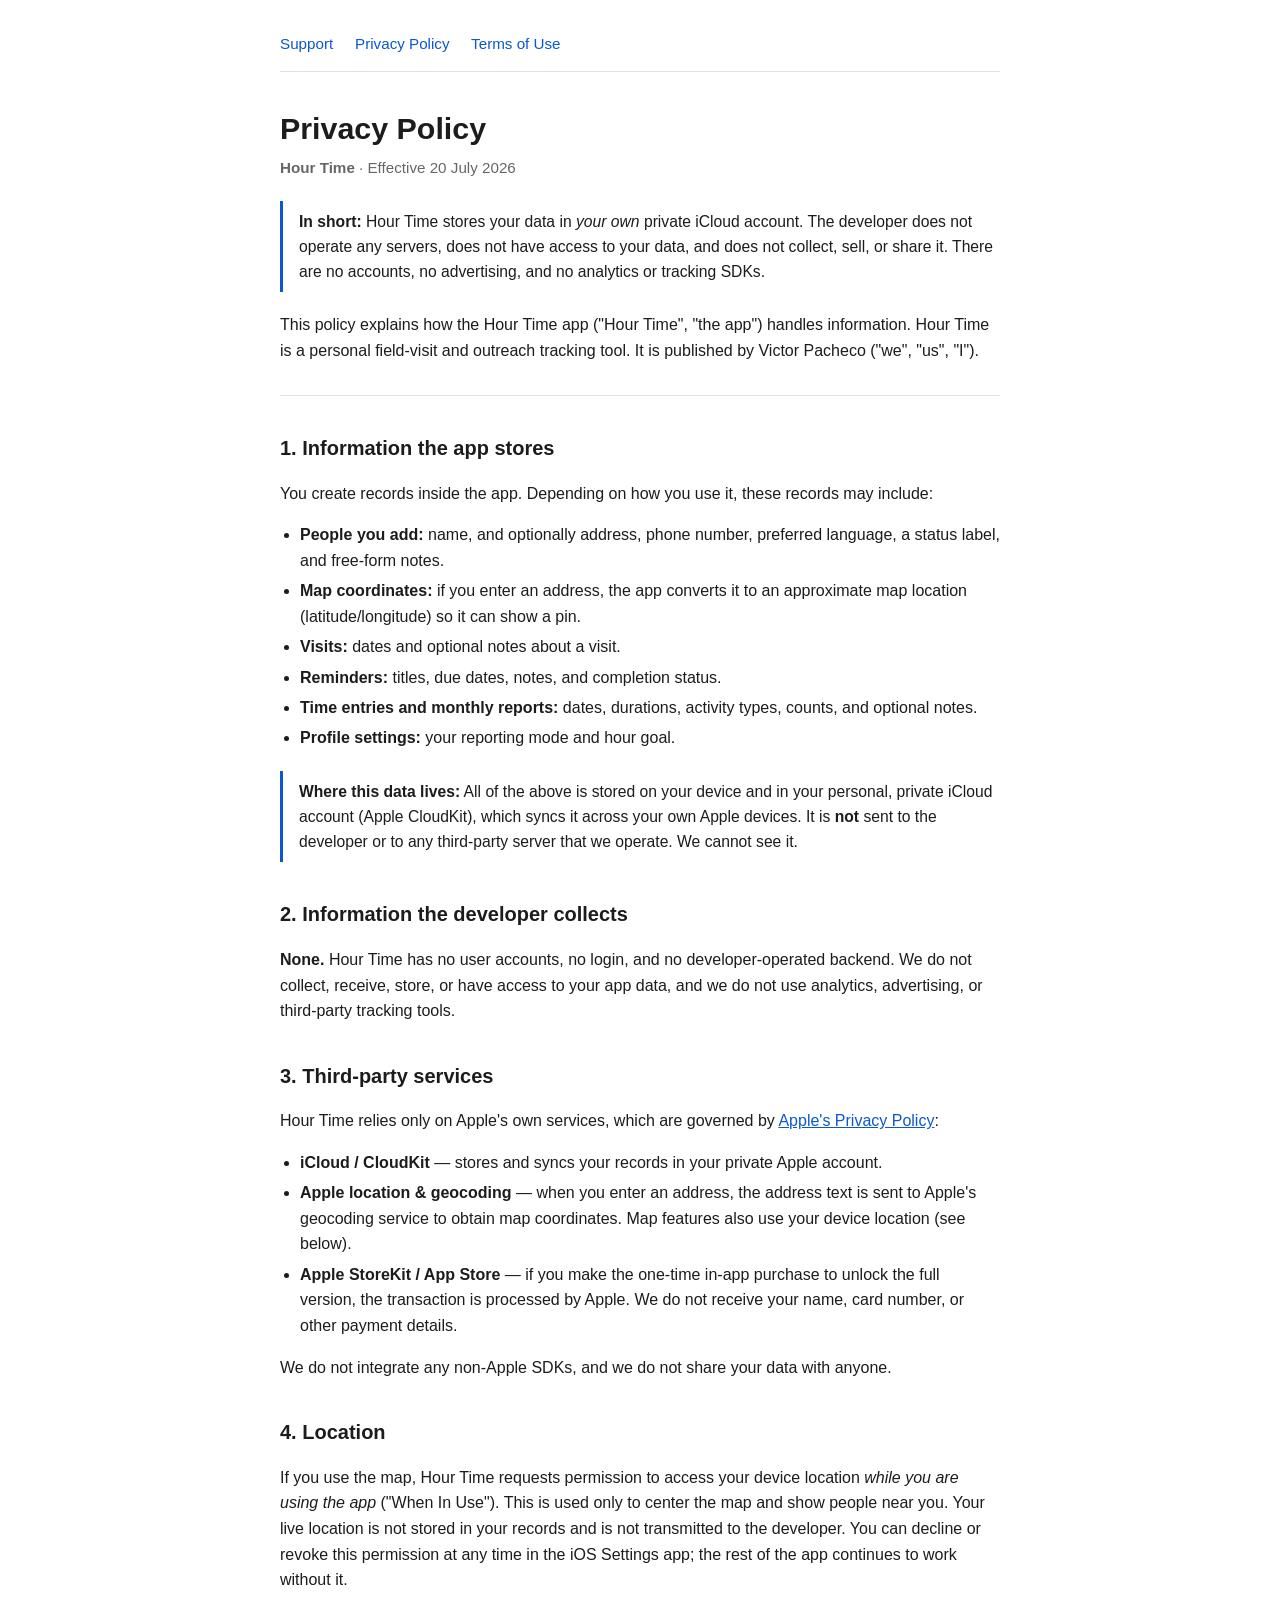
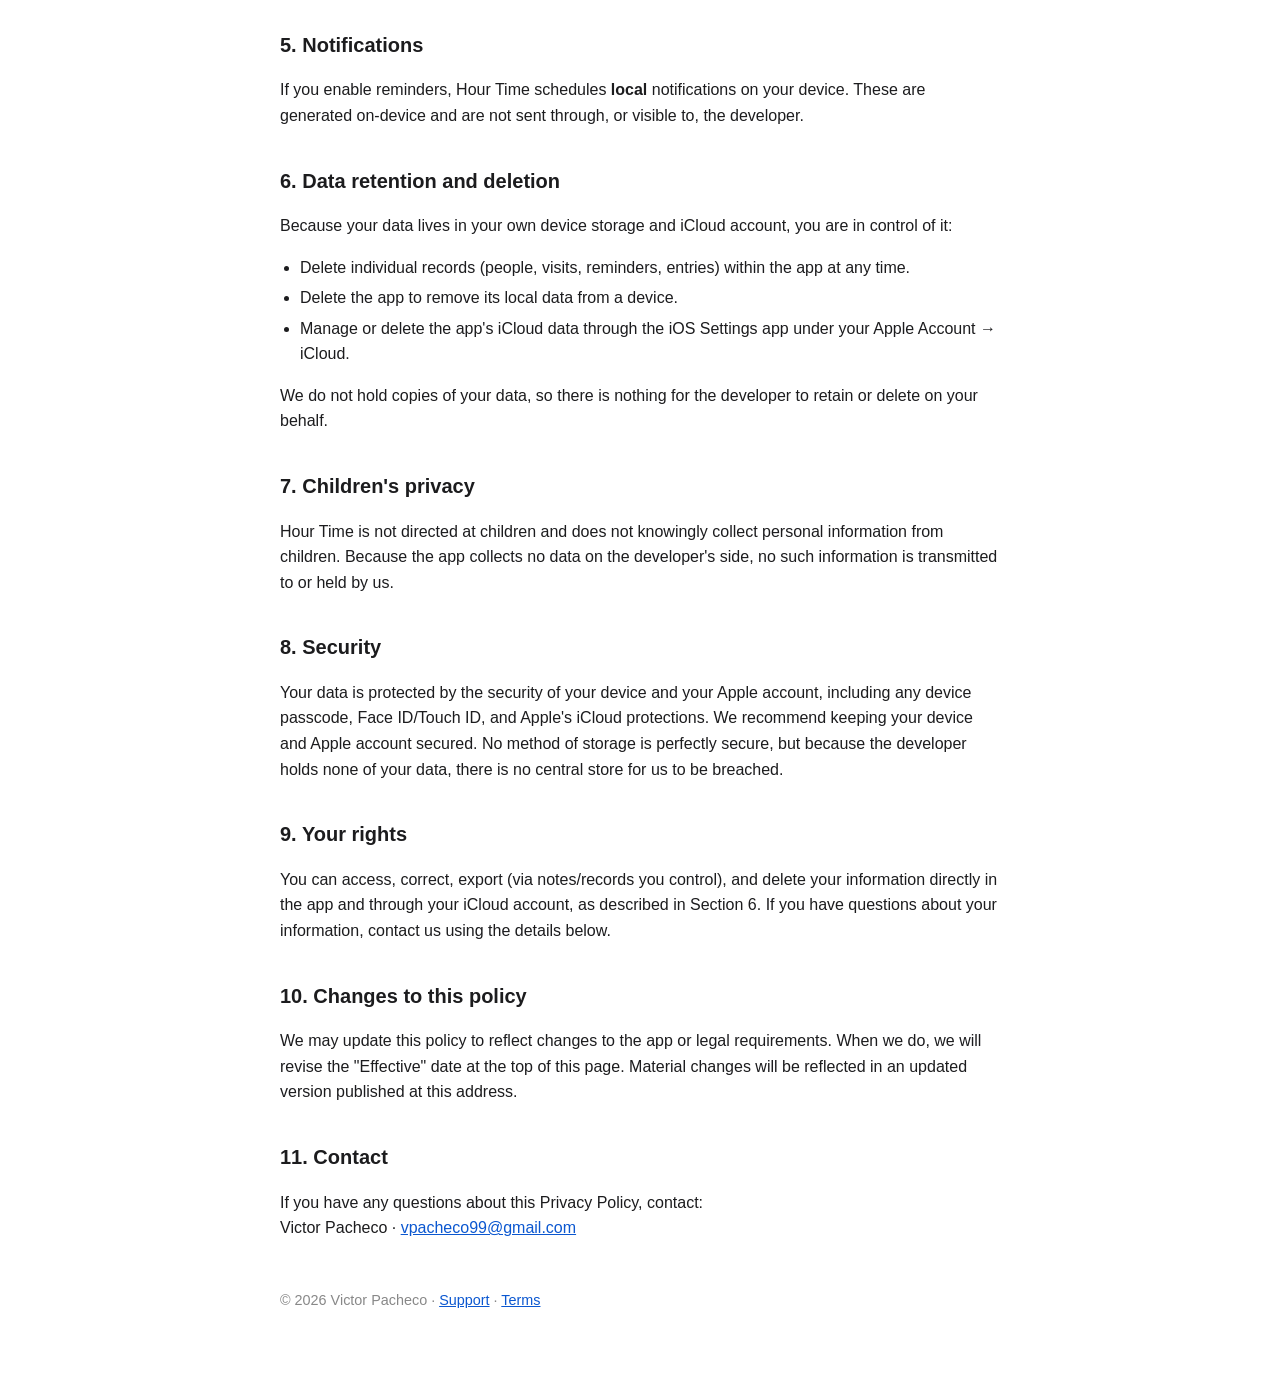
==== privacy.html @ 78f08866 "Add support, privacy, and terms pages for Hour Time Public pages served via GitHub Pages so the App " ====
<!DOCTYPE html>
<html lang="en">
<head>
<meta charset="utf-8">
<meta name="viewport" content="width=device-width, initial-scale=1">
<title>Hour Time — Privacy Policy</title>
<link rel="stylesheet" href="style.css">
</head>
<body>

<nav>
  <a href="./">Support</a>
  <a href="privacy.html">Privacy Policy</a>
  <a href="terms.html">Terms of Use</a>
</nav>

<h1>Privacy Policy</h1>
<p class="meta"><strong>Hour Time</strong> &middot; Effective 20 July 2026</p>

<div class="callout">
  <strong>In short:</strong> Hour Time stores your data in <em>your own</em> private
  iCloud account. The developer does not operate any servers, does not have access to
  your data, and does not collect, sell, or share it. There are no accounts, no
  advertising, and no analytics or tracking SDKs.
</div>

<p>
  This policy explains how the Hour Time app ("Hour Time", "the app") handles
  information. Hour Time is a personal field-visit and outreach tracking tool. It is
  published by Victor Pacheco ("we", "us", "I").
</p>

<hr>

<h2>1. Information the app stores</h2>
<p>
  You create records inside the app. Depending on how you use it, these records may
  include:
</p>
<ul>
  <li><strong>People you add:</strong> name, and optionally address, phone number, preferred language, a status label, and free-form notes.</li>
  <li><strong>Map coordinates:</strong> if you enter an address, the app converts it to an approximate map location (latitude/longitude) so it can show a pin.</li>
  <li><strong>Visits:</strong> dates and optional notes about a visit.</li>
  <li><strong>Reminders:</strong> titles, due dates, notes, and completion status.</li>
  <li><strong>Time entries and monthly reports:</strong> dates, durations, activity types, counts, and optional notes.</li>
  <li><strong>Profile settings:</strong> your reporting mode and hour goal.</li>
</ul>

<div class="callout">
  <strong>Where this data lives:</strong> All of the above is stored on your device and
  in your personal, private iCloud account (Apple CloudKit), which syncs it across your
  own Apple devices. It is <strong>not</strong> sent to the developer or to any
  third-party server that we operate. We cannot see it.
</div>

<h2>2. Information the developer collects</h2>
<p>
  <strong>None.</strong> Hour Time has no user accounts, no login, and no
  developer-operated backend. We do not collect, receive, store, or have access to your
  app data, and we do not use analytics, advertising, or third-party tracking tools.
</p>

<h2>3. Third-party services</h2>
<p>
  Hour Time relies only on Apple's own services, which are governed by
  <a href="https://www.apple.com/legal/privacy/">Apple's Privacy Policy</a>:
</p>
<ul>
  <li><strong>iCloud / CloudKit</strong> — stores and syncs your records in your private Apple account.</li>
  <li><strong>Apple location &amp; geocoding</strong> — when you enter an address, the address text is sent to Apple's geocoding service to obtain map coordinates. Map features also use your device location (see below).</li>
  <li><strong>Apple StoreKit / App Store</strong> — if you make the one-time in-app purchase to unlock the full version, the transaction is processed by Apple. We do not receive your name, card number, or other payment details.</li>
</ul>
<p>We do not integrate any non-Apple SDKs, and we do not share your data with anyone.</p>

<h2>4. Location</h2>
<p>
  If you use the map, Hour Time requests permission to access your device location
  <em>while you are using the app</em> ("When In Use"). This is used only to center the
  map and show people near you. Your live location is not stored in your records and is
  not transmitted to the developer. You can decline or revoke this permission at any
  time in the iOS Settings app; the rest of the app continues to work without it.
</p>

<h2>5. Notifications</h2>
<p>
  If you enable reminders, Hour Time schedules <strong>local</strong> notifications on
  your device. These are generated on-device and are not sent through, or visible to,
  the developer.
</p>

<h2>6. Data retention and deletion</h2>
<p>
  Because your data lives in your own device storage and iCloud account, you are in
  control of it:
</p>
<ul>
  <li>Delete individual records (people, visits, reminders, entries) within the app at any time.</li>
  <li>Delete the app to remove its local data from a device.</li>
  <li>Manage or delete the app's iCloud data through the iOS Settings app under your Apple Account &rarr; iCloud.</li>
</ul>
<p>
  We do not hold copies of your data, so there is nothing for the developer to retain or
  delete on your behalf.
</p>

<h2>7. Children's privacy</h2>
<p>
  Hour Time is not directed at children and does not knowingly collect personal
  information from children. Because the app collects no data on the developer's side,
  no such information is transmitted to or held by us.
</p>

<h2>8. Security</h2>
<p>
  Your data is protected by the security of your device and your Apple account,
  including any device passcode, Face ID/Touch ID, and Apple's iCloud protections. We
  recommend keeping your device and Apple account secured. No method of storage is
  perfectly secure, but because the developer holds none of your data, there is no
  central store for us to be breached.
</p>

<h2>9. Your rights</h2>
<p>
  You can access, correct, export (via notes/records you control), and delete your
  information directly in the app and through your iCloud account, as described in
  Section&nbsp;6. If you have questions about your information, contact us using the
  details below.
</p>

<h2>10. Changes to this policy</h2>
<p>
  We may update this policy to reflect changes to the app or legal requirements. When we
  do, we will revise the "Effective" date at the top of this page. Material changes will
  be reflected in an updated version published at this address.
</p>

<h2>11. Contact</h2>
<p>
  If you have any questions about this Privacy Policy, contact:<br>
  Victor Pacheco &middot; <a href="mailto:vpacheco99@gmail.com">vpacheco99@gmail.com</a>
</p>

<footer>
  &copy; 2026 Victor Pacheco &middot;
  <a href="./">Support</a> &middot;
  <a href="terms.html">Terms</a>
</footer>

</body>
</html>
---- style.css ----
:root { color-scheme: light dark; }
* { box-sizing: border-box; }
body {
  font-family: -apple-system, BlinkMacSystemFont, "Segoe UI", Roboto, Helvetica, Arial, sans-serif;
  line-height: 1.6;
  max-width: 760px;
  margin: 0 auto;
  padding: 2rem 1.25rem 4rem;
  color: #1c1c1e;
  background: #ffffff;
}
@media (prefers-color-scheme: dark) {
  body { color: #e6e6ea; background: #1c1c1e; }
  a { color: #6ea8fe; }
  hr { border-color: #38383a; }
  .meta { color: #9a9aa0; }
  code { background: #2c2c2e; }
  .callout { border-color: #6ea8fe; }
  nav { border-color: #38383a; }
}
h1 { font-size: 1.9rem; margin-bottom: 0.25rem; }
h2 { font-size: 1.25rem; margin-top: 2.25rem; }
h3 { font-size: 1.05rem; margin-top: 1.5rem; }
.meta { color: #666; font-size: 0.95rem; margin-top: 0; }
a { color: #0b57d0; }
hr { border: none; border-top: 1px solid #e2e2e6; margin: 2rem 0; }
ul { padding-left: 1.25rem; }
li { margin: 0.3rem 0; }
code { background: #f2f2f7; padding: 0.1rem 0.35rem; border-radius: 4px; font-size: 0.9em; }
.callout {
  border-left: 3px solid #0b57d0;
  padding: 0.5rem 0 0.5rem 1rem;
  margin: 1.25rem 0;
  font-size: 0.98rem;
}
nav {
  border-bottom: 1px solid #e2e2e6;
  padding-bottom: 0.9rem;
  margin-bottom: 2rem;
  font-size: 0.95rem;
}
nav a { margin-right: 1.1rem; text-decoration: none; }
nav a:hover { text-decoration: underline; }
footer { margin-top: 3rem; font-size: 0.9rem; color: #888; }
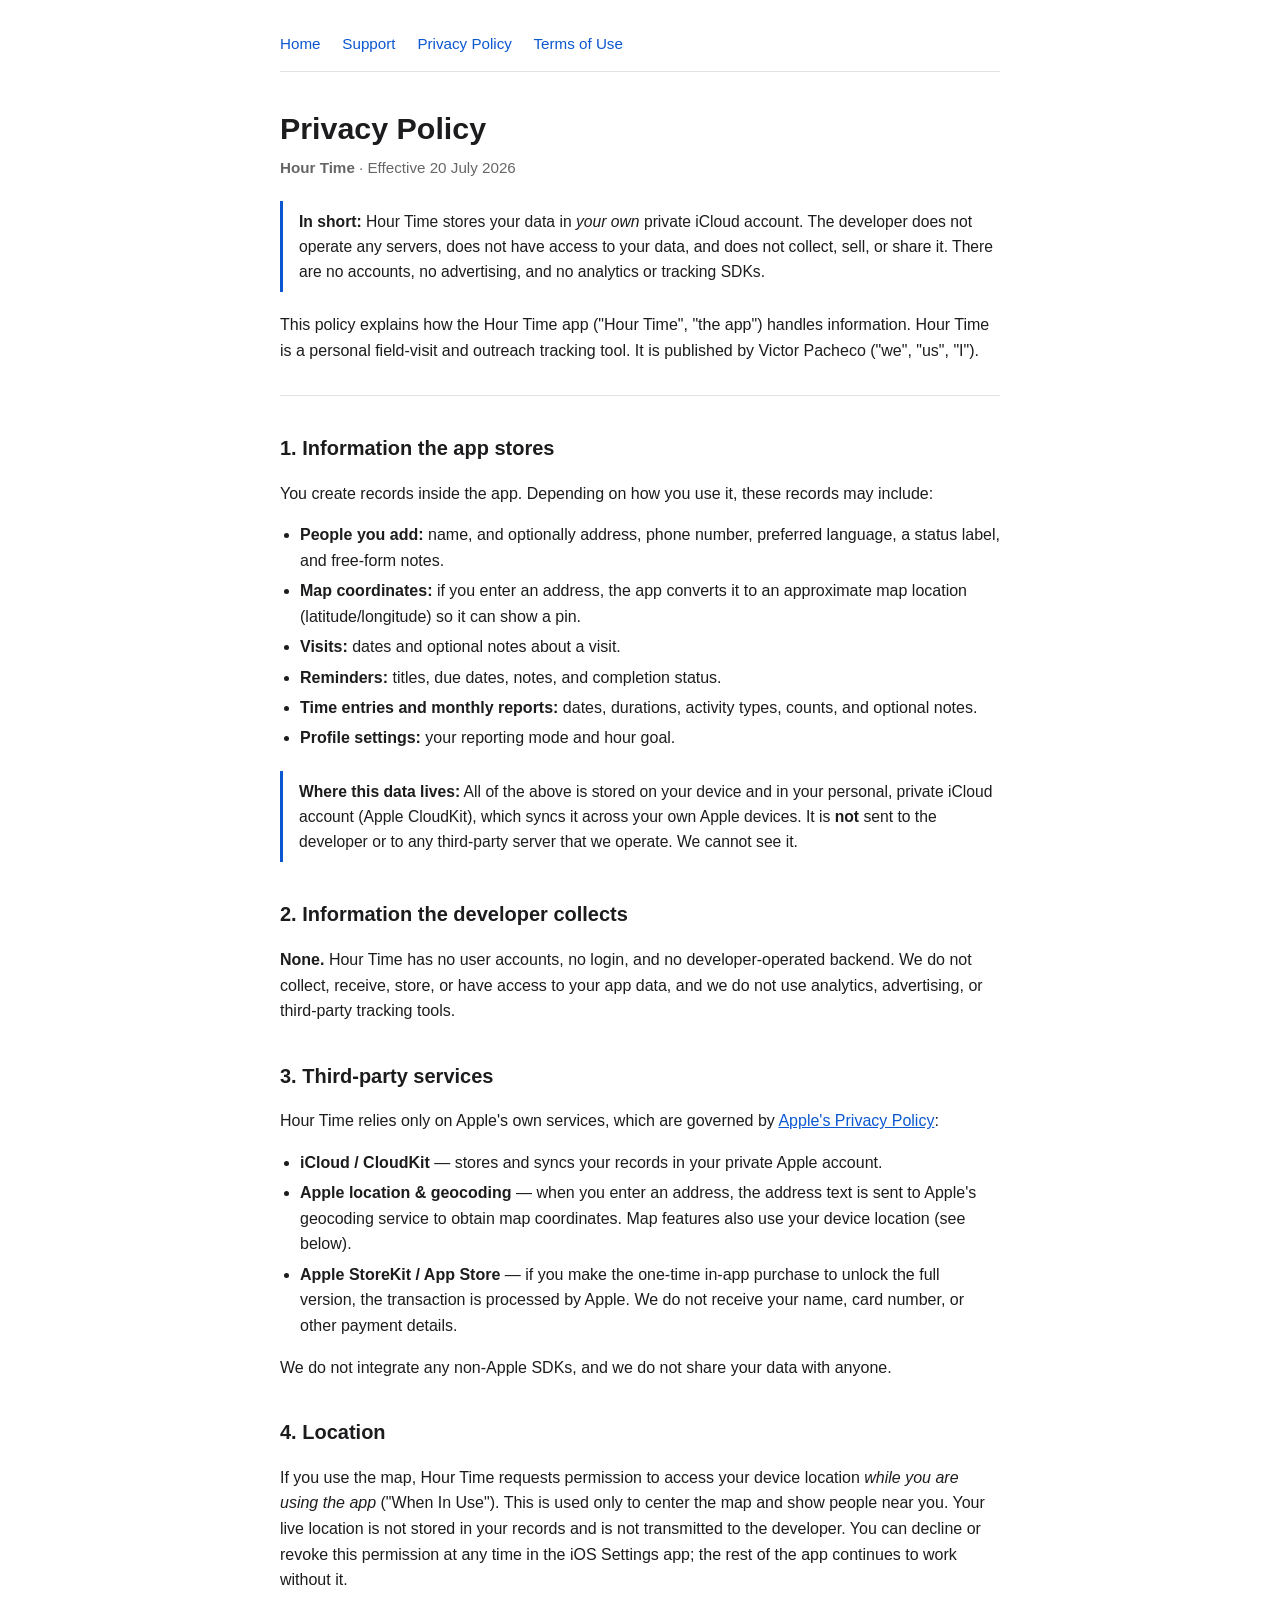
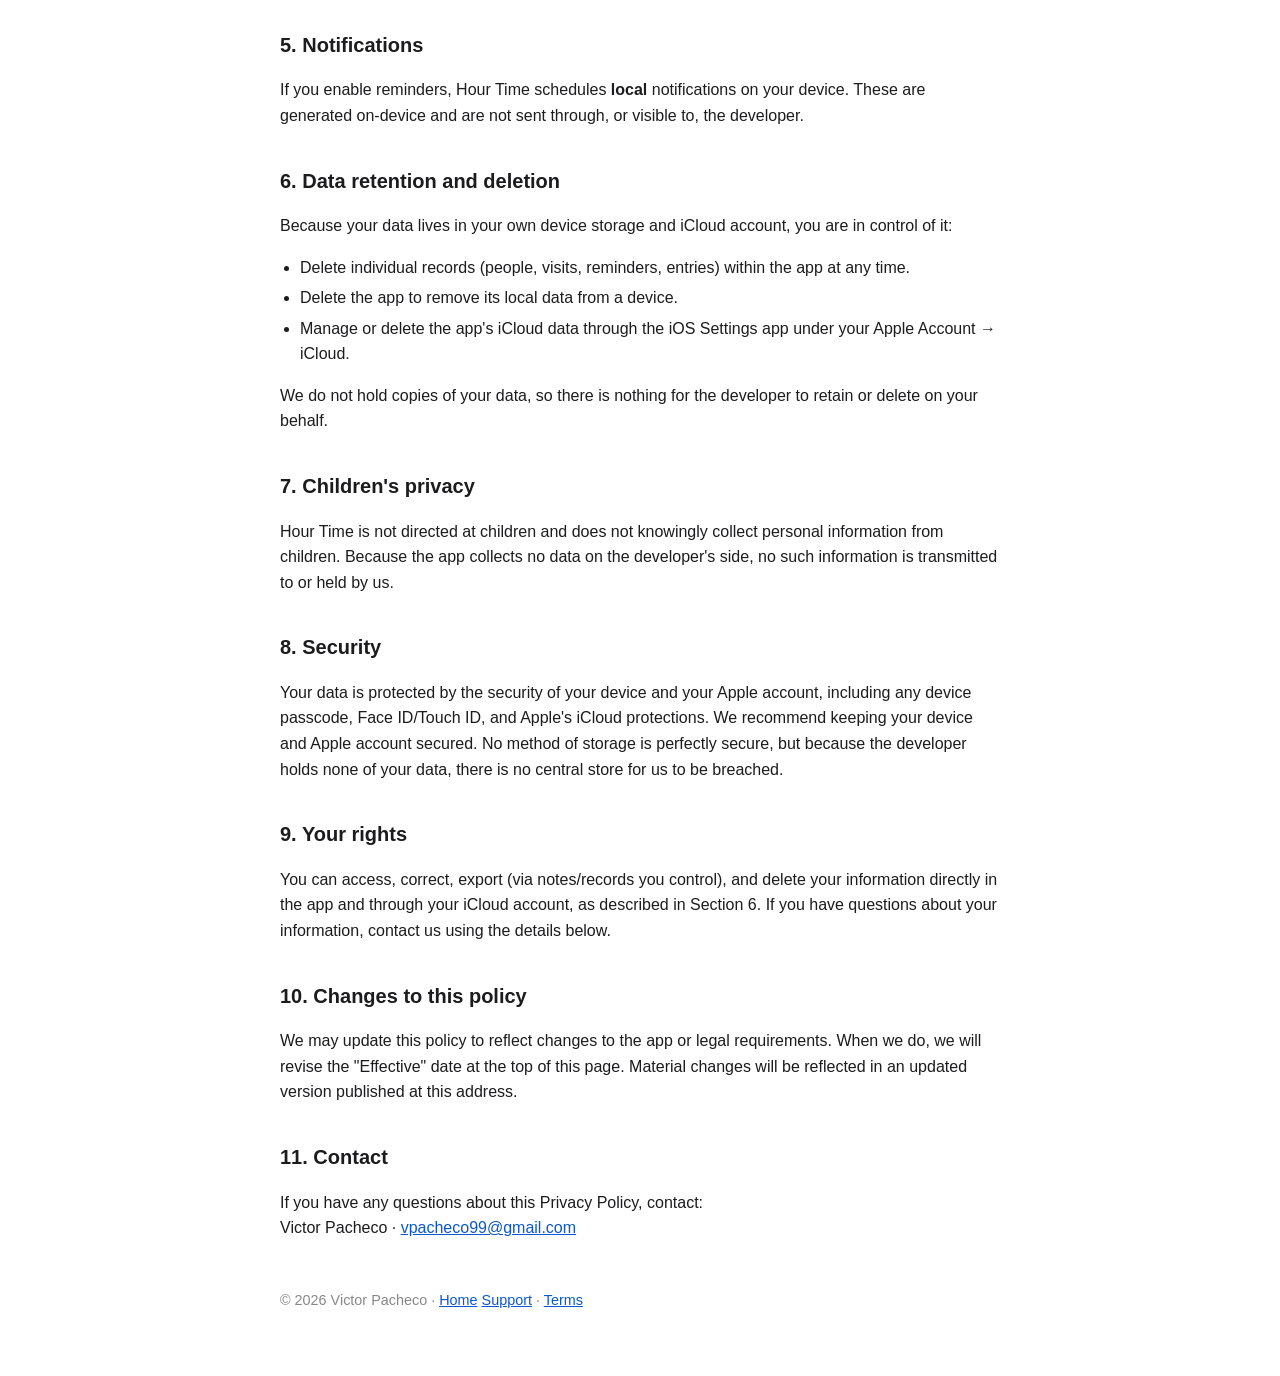
==== commit 49fde83f: "Add a home page with screenshots, App Store badge, and QR code The old index (support/FAQ) moves to " ====
--- a/privacy.html
+++ b/privacy.html
@@ -5,11 +5,14 @@
 <meta name="viewport" content="width=device-width, initial-scale=1">
 <title>Hour Time — Privacy Policy</title>
 <link rel="stylesheet" href="style.css">
+<link rel="icon" type="image/png" href="images/favicon.png">
+<link rel="apple-touch-icon" href="apple-touch-icon.png">
 </head>
 <body>
 
 <nav>
-  <a href="./">Support</a>
+  <a href="./">Home</a>
+  <a href="support.html">Support</a>
   <a href="privacy.html">Privacy Policy</a>
   <a href="terms.html">Terms of Use</a>
 </nav>
@@ -142,7 +145,8 @@
 
 <footer>
   &copy; 2026 Victor Pacheco &middot;
-  <a href="./">Support</a> &middot;
+  <a href="./">Home</a>
+  <a href="support.html">Support</a> &middot;
   <a href="terms.html">Terms</a>
 </footer>
 
--- a/style.css
+++ b/style.css
@@ -42,3 +42,49 @@
 nav a { margin-right: 1.1rem; text-decoration: none; }
 nav a:hover { text-decoration: underline; }
 footer { margin-top: 3rem; font-size: 0.9rem; color: #888; }
+
+/* Home page */
+body.home { max-width: 1000px; }
+.home a { color: #3d5bd9; }
+.hero { display: flex; gap: 2rem; align-items: center; justify-content: space-between; }
+.hero-text { max-width: 600px; }
+.app-icon { border-radius: 22%; display: block; margin-bottom: 1rem; }
+.hero h1 { font-size: 2.6rem; margin: 0; }
+.tagline { font-size: 1.3rem; font-weight: 600; margin: 0.25rem 0 0.75rem; }
+.badge { display: inline-block; margin: 0.75rem 0; padding: 0; }
+.badge img { display: block; height: 50px; width: auto; }
+.price { font-size: 0.95rem; color: #666; margin-top: 0; }
+.qr { text-align: center; flex-shrink: 0; }
+.qr img { background: #fff; border-radius: 12px; display: block; margin: 0 auto; }
+.qr p { font-size: 0.85rem; color: #666; margin: 0.5rem 0 0; }
+.gallery {
+  display: grid; grid-template-columns: repeat(3, minmax(0, 250px)); justify-content: center;
+  gap: 2rem 2.5rem; padding: 1.5rem 0.25rem 1rem; margin: 1.5rem 0 0;
+}
+.gallery figure { margin: 0; text-align: center; }
+.gallery img {
+  width: 100%; height: auto; display: block; border-radius: 28px;
+  box-shadow: 0 6px 24px rgba(0, 0, 0, 0.14);
+}
+.gallery figcaption { font-size: 0.92rem; margin-top: 0.75rem; color: #444; }
+.features { display: grid; grid-template-columns: repeat(auto-fit, minmax(260px, 1fr)); gap: 0 2rem; }
+.features h3 { margin-bottom: 0.25rem; }
+.features p { margin-top: 0; }
+.button {
+  display: inline-block; margin-left: 0.5rem; padding: 0.45rem 1rem; border-radius: 999px;
+  background: #3d5bd9; color: #fff !important; text-decoration: none; font-weight: 600;
+}
+.legal { font-size: 0.8rem; margin-top: 0.75rem; }
+@media (prefers-color-scheme: dark) {
+  .home a { color: #8ea4ff; }
+  .button { background: #5b78f0; }
+  .price, .qr p, .gallery figcaption { color: #9a9aa0; }
+  .gallery img { box-shadow: 0 6px 24px rgba(0, 0, 0, 0.5); }
+}
+@media (max-width: 700px) {
+  .qr { display: none; }
+  .hero h1 { font-size: 2.1rem; }
+  .gallery { display: flex; gap: 1.25rem; overflow-x: auto; scroll-snap-type: x mandatory; }
+  .gallery figure { flex: 0 0 auto; width: 200px; scroll-snap-align: start; }
+  .button { margin: 0.5rem 0 0; }
+}
